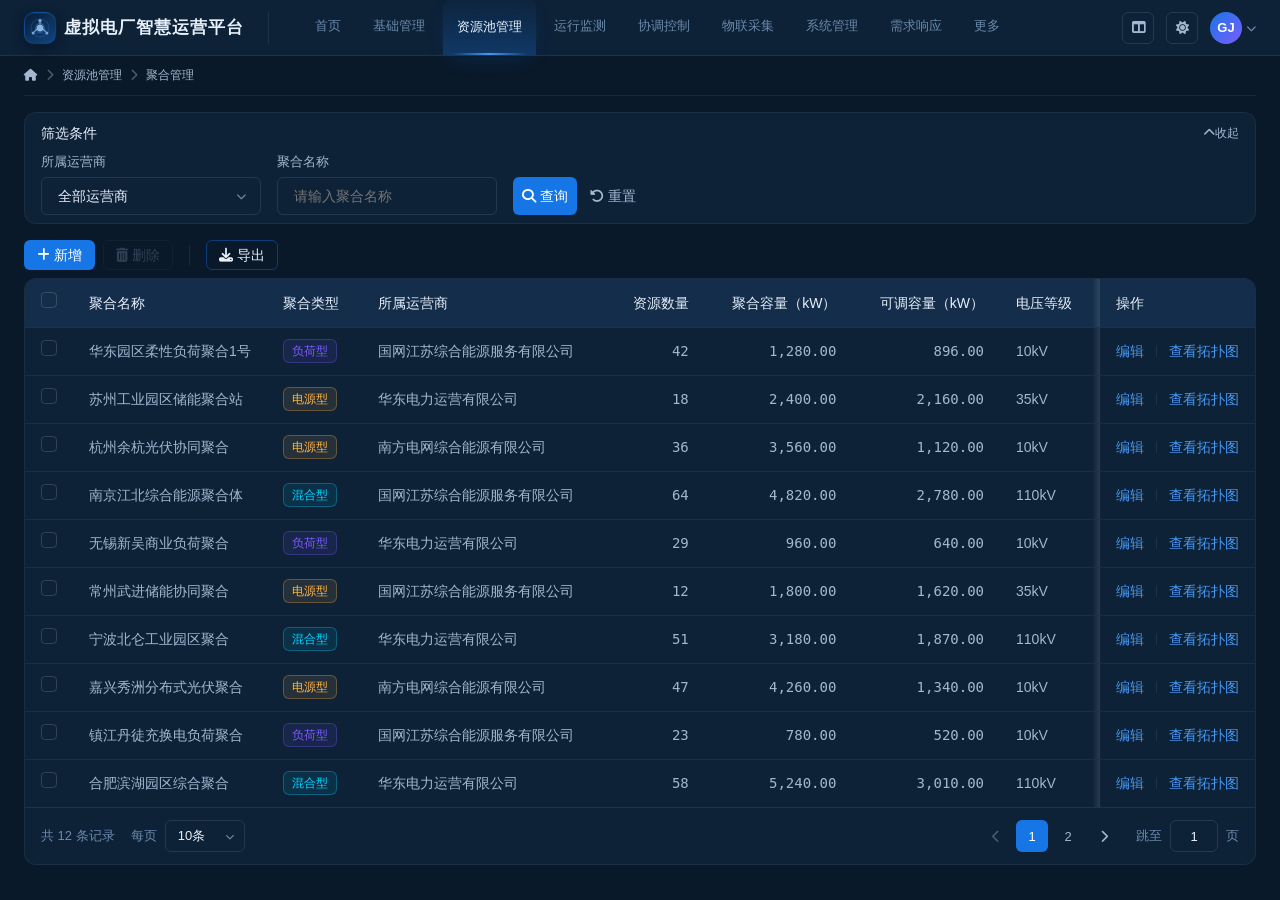
==== aggregation-management.html @ 66bf104e "Sync local UI updates" ====
<!DOCTYPE html>
<html lang="zh-CN" data-theme="dark" data-nav-layout="top">
<head>
<meta charset="UTF-8">
<meta name="viewport" content="width=device-width, initial-scale=1.0">
<title>聚合管理 - 虚拟电厂智慧运营平台</title>
<script>
try {
  document.documentElement.dataset.theme = localStorage.getItem('vpp-theme') || 'dark';
  document.documentElement.dataset.navLayout = localStorage.getItem('vpp-nav-layout') || 'top';
} catch (e) {}
</script>
<link rel="stylesheet" href="https://cdnjs.cloudflare.com/ajax/libs/font-awesome/6.5.1/css/all.min.css">
<link rel="stylesheet" href="shared-navigation.css?v=20260827-3">
<link rel="stylesheet" href="shared-list-components.css?v=20260821-6">
<link rel="stylesheet" href="shared-primary-menu-active.css">
<link rel="stylesheet" href="shared-theme.css">
<style>
* {
  margin: 0;
  padding: 0;
  box-sizing: border-box;
}

html,
body {
  height: 100%;
  min-width: 320px;
  margin: 0;
  overflow: hidden;
  background-color: var(--page-bg);
  color: var(--text-primary);
  font-family: var(--font-sans);
  font-size: 14px;
  -webkit-font-smoothing: antialiased;
  -moz-osx-font-smoothing: grayscale;
}

:root {
  --space-1: 4px;
  --space-2: 8px;
  --space-3: 12px;
  --space-4: 16px;
  --space-6: 24px;
  --space-8: 32px;
  --space-12: 48px;
  --space-16: 64px;
  --radius-sm: 6px;
  --radius-md: 8px;
  --radius-lg: 12px;
  --radius-xl: 16px;
  --radius-full: 9999px;
  --font-mono: "SF Mono", "Fira Code", "JetBrains Mono", Consolas, monospace;
  --content-px: 24px;
  --content-py: 24px;
  --fixed-bg-default: #0D2137;
  --fixed-bg-hover: #0E2845;
  --fixed-bg-selected: #0F2C4E;
  --fixed-bg-header: #132D4A;
  --violet-500: #7C5CFF;
  --z-content: 0;
  --z-fixed-cell: 1;
  --z-sticky: 1;
  --z-table-header: 2;
  --z-fixed-corner: 3;
  --z-dropdown: 1000;
  --z-modal: 1300;
  --z-modal-mask: 1299;
  --z-toast: 1400;
}

:root[data-theme="light"] {
  --fixed-bg-default: #FFFFFF;
  --fixed-bg-hover: #F3F8FF;
  --fixed-bg-selected: #EAF3FF;
  --fixed-bg-header: #E5EDF7;
}

.aggregation-page {
  position: fixed;
  top: var(--header-h);
  right: 0;
  bottom: 0;
  left: 0;
  min-width: 0;
  padding: 0 var(--content-px) var(--content-py);
  overflow-y: auto;
  transition: left 200ms ease;
}

:root[data-nav-layout="side"] .aggregation-page {
  left: var(--nav-sidebar-w, 220px);
}

.aggregation-page .filter-grid {
  display: contents;
}
.aggregation-page .filter-row {
  grid-template-columns: 1fr;
}
@media (min-width: 768px) {
  .aggregation-page .filter-row {
    grid-template-columns: repeat(2, 220px) auto;
    justify-content: start;
  }
}
.aggregation-page .select-control {
  position: relative;
  padding-right: 40px;
}
.aggregation-page .select-control > i {
  position: absolute;
  right: 14px;
}
.aggregation-page .filter-actions { gap: var(--space-1); }

.aggregation-page .action-bar {
  display: flex;
  align-items: center;
  gap: var(--space-2);
  min-height: 30px;
  margin-bottom: var(--space-2);
}
.aggregation-page .action-divider {
  width: 1px;
  height: 20px;
  margin: 0 var(--space-2);
  background: var(--border-divider);
}
.aggregation-page .table-container {
  overflow: hidden;
}
.aggregation-page .table-scroll {
  position: relative;
  overflow-x: auto;
}
.aggregation-page .avatar-option-icon { margin-right: 4px; font-size: 12px; opacity: .7; }
.aggregation-page .batch-count { margin-right: var(--space-1); color: var(--primary-300); font-size: 13px; font-weight: 500; white-space: nowrap; }
.aggregation-page .delete-message { margin: 0; color: var(--text-secondary); line-height: 22px; }
.aggregation-page .delete-warning { margin: 12px 0 0; color: var(--orange-500); font-size: 13px; line-height: 20px; }
.aggregation-page .empty-cell { height: 160px; color: var(--text-muted); text-align: center; }

.aggregation-table {
  width: 100%;
  min-width: 1380px !important;
  border-collapse: collapse;
  table-layout: auto;
}
.aggregation-table thead tr,
.aggregation-table tbody tr { height: 48px; }
.aggregation-table thead th {
  position: sticky;
  top: 0;
  z-index: var(--z-table-header, 2);
  height: 48px;
  padding: 0 16px;
  border-bottom: 1px solid var(--border-divider);
  background: var(--fixed-bg-header);
  color: var(--text-primary);
  font-family: var(--font-sans);
  font-size: 14px;
  font-weight: 500;
  line-height: 22px;
  text-align: left;
  vertical-align: middle;
  white-space: nowrap;
}
.aggregation-table thead th.num-header { text-align: right; }
.aggregation-table tbody td {
  height: 48px;
  padding: 0 16px;
  border-bottom: 1px solid var(--border-subtle);
  color: var(--text-secondary);
  font-family: var(--font-sans);
  font-size: 14px;
  font-weight: 400;
  line-height: 22px;
  vertical-align: middle;
  white-space: nowrap;
}
.aggregation-table tbody tr { transition: background 150ms ease; }
.aggregation-table tbody tr:hover { background: var(--hover-bg, var(--hover)); }
.aggregation-table tbody tr.selected,
.aggregation-table tbody tr.selected:hover { background: rgba(23,118,229,.10); }
.aggregation-table tbody tr:last-child td { border-bottom: 0; }
.aggregation-table .td-text-ellipsis { max-width: 240px; overflow: hidden; text-overflow: ellipsis; }
.aggregation-table th,
.aggregation-table td { position: relative; }
.aggregation-table th.col-fixed-checkbox,
.aggregation-table td.col-fixed-checkbox { width: 48px; min-width: 48px; text-align: center; }
.aggregation-table th.col-fixed-name,
.aggregation-table td.col-fixed-name { width: 180px; min-width: 180px; }
.aggregation-table th.col-fixed-ops,
.aggregation-table td.col-fixed-ops { width: 100px; min-width: 100px; }

.aggregation-table th.col-fixed-left,
.aggregation-table td.col-fixed-left { position: sticky; left: 0; overflow: visible; }
.aggregation-table th.col-fixed-left.col-fixed-name,
.aggregation-table td.col-fixed-left.col-fixed-name { left: 48px; }
.aggregation-table th.col-fixed-right,
.aggregation-table td.col-fixed-right { position: sticky; right: 0; overflow: visible; }
.aggregation-table thead th.col-fixed-left,
.aggregation-table thead th.col-fixed-right { z-index: var(--z-fixed-corner, 3); background: var(--fixed-bg-header); }
.aggregation-table tbody td.col-fixed-left,
.aggregation-table tbody td.col-fixed-right { z-index: var(--z-fixed-cell, 1); background: var(--fixed-bg-default); }
.aggregation-table tbody tr:hover td.col-fixed-left,
.aggregation-table tbody tr:hover td.col-fixed-right { background: var(--fixed-bg-hover); }
.aggregation-table tbody tr.selected td.col-fixed-left,
.aggregation-table tbody tr.selected td.col-fixed-right,
.aggregation-table tbody tr.selected:hover td.col-fixed-left,
.aggregation-table tbody tr.selected:hover td.col-fixed-right { background: var(--fixed-bg-selected); }

.aggregation-table .aggregation-name { color: inherit; font-weight: 400; }
.aggregation-table .num { text-align: right; font-family: var(--font-mono); }
.aggregation-table .date { color: var(--text-secondary); }

.aggregation-type {
  display: inline-flex;
  align-items: center;
  height: 24px;
  padding: 0 8px;
  border: 1px solid rgba(72,151,243,.28);
  border-radius: var(--radius-sm);
  color: var(--primary-300);
  background: rgba(72,151,243,.09);
  font-size: 12px;
  font-weight: 500;
  white-space: nowrap;
}
.aggregation-type.load { color: var(--violet-500); border-color: rgba(124,92,255,.30); background: rgba(124,92,255,.10); }
.aggregation-type.power { color: var(--orange-500); border-color: rgba(255,181,71,.30); background: rgba(255,181,71,.10); }
.aggregation-type.mixed { color: var(--cyan-500); border-color: rgba(0,212,255,.30); background: rgba(0,212,255,.09); }

.checkbox {
  width: 16px;
  height: 16px;
  display: inline-flex;
  align-items: center;
  justify-content: center;
  border: 1.5px solid var(--border-hover);
  border-radius: 4px;
  background: transparent;
  cursor: pointer;
  transition: all 150ms ease;
}
.checkbox:hover { border-color: var(--primary-400); }
.checkbox.checked,
.checkbox.indeterminate { border-color: var(--primary-500); background: var(--primary-500); }
.checkbox.checked::after {
  content: "";
  width: 5px;
  height: 9px;
  border: solid #FFF;
  border-width: 0 2px 2px 0;
  transform: rotate(45deg);
  margin-bottom: 2px;
}
.checkbox.indeterminate::after { content: ""; width: 8px; height: 2px; border-radius: 1px; background: #FFF; }

.action-links { display: flex; align-items: center; flex-wrap: nowrap; white-space: nowrap; }
.action-link {
  padding: 0;
  border: 0;
  background: transparent;
  color: var(--primary-400);
  font: 400 14px/22px var(--font-sans);
  cursor: pointer;
}
.action-link:hover { color: var(--primary-300); }
.action-separator { width: 1px; height: 12px; margin: 0 var(--space-3); background: var(--border-divider); }

.aggregation-toast {
  position: fixed;
  top: 72px;
  left: 50%;
  z-index: var(--z-toast, 1400);
  padding: 10px 16px;
  border: 1px solid var(--border-secondary);
  border-radius: var(--radius-md);
  background: var(--surface-overlay);
  box-shadow: var(--overlay-shadow);
  color: var(--text-primary);
  font-size: 14px;
  transform: translate(-50%, -8px);
  opacity: 0;
  visibility: hidden;
  transition: opacity 160ms ease, transform 160ms ease, visibility 160ms ease;
}
.aggregation-toast.show { opacity: 1; visibility: visible; transform: translate(-50%, 0); }

.modal-mask {
  position: fixed;
  inset: 0;
  z-index: var(--z-modal-mask, 1299);
  display: none;
  align-items: center;
  justify-content: center;
  padding: 24px;
  background: rgba(0,0,0,.60);
}
.modal-mask.open { display: flex; }
.aggregation-modal {
  width: min(100%, 640px);
  max-height: 90vh;
  display: flex;
  flex-direction: column;
  border: 1px solid rgba(22,104,220,.15);
  border-radius: var(--radius-xl);
  background: var(--card-bg);
  box-shadow: 0 24px 64px rgba(0,0,0,.50);
}
.aggregation-modal.small { width: min(100%, 480px); }
.aggregation-modal-header {
  display: flex;
  align-items: center;
  justify-content: space-between;
  min-height: 58px;
  padding: 16px 24px;
  border-bottom: 1px solid var(--border-divider);
  flex-shrink: 0;
}
.aggregation-modal-title { color: var(--text-primary); font-size: 18px; font-weight: 600; line-height: 26px; }
.modal-close {
  width: 32px;
  height: 32px;
  display: inline-grid;
  place-items: center;
  border: 0;
  border-radius: var(--radius-sm);
  background: transparent;
  color: var(--text-muted);
  cursor: pointer;
}
.modal-close:hover { color: var(--text-primary); background: var(--hover-bg); }
.modal-close:focus-visible,
.action-link:focus-visible,
.checkbox:focus-visible { outline: 2px solid var(--primary-400); outline-offset: 2px; }
.aggregation-modal-body {
  max-height: 480px;
  overflow-y: auto;
  flex-shrink: 0;
  padding: 24px;
}
.aggregation-modal.small .aggregation-modal-body { max-height: 320px; }
.aggregation-form-grid { display: grid; grid-template-columns: repeat(2, minmax(0, 1fr)); gap: 16px; }
.aggregation-form-field { min-width: 0; }
.aggregation-form-field.full { grid-column: 1 / -1; }
.aggregation-form-label { display: block; margin-bottom: 6px; color: var(--text-secondary); font-size: 14px; line-height: 22px; }
.aggregation-form-label.required::before { content: "*"; margin-right: 4px; color: var(--red-500); }
.aggregation-input,
.modal-select-trigger {
  width: 100%;
  height: 38px;
  padding: 0 var(--space-4);
  border: 1px solid var(--border-default);
  border-radius: var(--radius-sm);
  outline: 0;
  background: transparent;
  color: var(--text-primary);
  font: 400 14px/22px var(--font-sans);
}
.aggregation-input:focus,
.modal-select-trigger:focus { border-color: var(--border-active); box-shadow: 0 0 0 3px rgba(23,118,229,.10); }
.aggregation-input::placeholder { color: var(--text-muted); }
.modal-select { position: relative; }
.modal-select-trigger { position: relative; display: flex; align-items: center; justify-content: space-between; gap: var(--space-2); padding-right: 40px; cursor: pointer; }
.modal-select-trigger > span { min-width: 0; overflow: hidden; text-overflow: ellipsis; white-space: nowrap; }
.modal-select-trigger > i { position: absolute; right: 14px; color: var(--text-muted); font-size: 10px; pointer-events: none; }
.modal-select-trigger.placeholder { color: var(--text-muted); }
.modal-select-panel {
  position: absolute;
  top: calc(100% + 4px);
  right: 0;
  left: 0;
  z-index: 3;
  display: none;
  padding: 4px;
  border: 1px solid var(--border-default);
  border-radius: var(--radius-md);
  background: var(--surface-overlay);
  box-shadow: var(--overlay-shadow);
}
.modal-select.open .modal-select-panel { display: block; }
.modal-select-option { display: flex; align-items: center; min-height: 34px; padding: 0 12px; border-radius: var(--radius-sm); color: var(--text-secondary); cursor: pointer; }
.modal-select-option:hover,
.modal-select-option.active { color: var(--primary-400); background: var(--hover-bg); }
.form-hint { min-height: 18px; margin-top: 6px; color: var(--red-500); font-size: 12px; line-height: 18px; }
.aggregation-modal-footer { display: flex; align-items: center; justify-content: flex-end; gap: var(--space-3); padding: 16px 24px; border-top: 1px solid var(--border-divider); flex-shrink: 0; }
.topology-summary { margin-bottom: 16px; color: var(--text-secondary); font-size: 14px; line-height: 22px; }
.topology-canvas { width: 100%; height: 280px; border: 1px solid var(--border-subtle); border-radius: var(--radius-md); background: linear-gradient(145deg, rgba(23,118,229,.08), rgba(0,212,255,.02)); }
.topology-canvas svg { width: 100%; height: 100%; }
.topology-line { stroke: var(--primary-400); stroke-width: 1.5; stroke-dasharray: 5 5; opacity: .72; }
.topology-node { fill: var(--card-bg); stroke: var(--primary-300); stroke-width: 1.5; }
.topology-node.core { fill: rgba(23,118,229,.34); stroke: var(--cyan-500); }
.topology-label { fill: var(--text-primary); font: 12px var(--font-sans); text-anchor: middle; }

@media (max-width: 767px) {
  .aggregation-page { padding-right: 12px; padding-left: 12px; }
  .aggregation-page .filter-actions { justify-content: flex-start; }
  .aggregation-form-grid { grid-template-columns: 1fr; }
  .aggregation-form-field.full { grid-column: auto; }
  .aggregation-modal-body { padding: 16px; }
  .aggregation-modal-header { padding: 12px 16px; }
  .aggregation-modal-footer { padding: 12px 16px; }
  .aggregation-page .pagination { align-items: flex-start; flex-direction: column; }
  .aggregation-page .pagination-right { width: 100%; justify-content: space-between; }
}
</style>
</head>
<body>
<header class="header">
  <div class="header-left">
    <div class="header-logo">
      <div class="header-logo-icon">
        <svg viewBox="0 0 32 32" fill="none" xmlns="http://www.w3.org/2000/svg" aria-hidden="true">
          <circle cx="16" cy="16" r="14.5" fill="none" stroke="rgba(72,151,243,0.28)" stroke-width="1.2"/>
          <line x1="16" y1="4" x2="5" y2="24" stroke="rgba(72,151,243,0.28)" stroke-width="1"/>
          <line x1="5" y1="24" x2="27" y2="24" stroke="rgba(72,151,243,0.28)" stroke-width="1"/>
          <line x1="27" y1="24" x2="16" y2="4" stroke="rgba(72,151,243,0.28)" stroke-width="1"/>
          <circle cx="16" cy="4" r="2.6" fill="rgba(127,179,239,0.92)"/>
          <circle cx="5" cy="24" r="2.4" fill="rgba(127,179,239,0.88)"/>
          <circle cx="27" cy="24" r="2.4" fill="rgba(127,179,239,0.88)"/>
          <line x1="16" y1="6.6" x2="16" y2="10" stroke="rgba(127,179,239,0.82)" stroke-width="1.8" stroke-linecap="round"/>
          <line x1="7.4" y1="21.6" x2="11" y2="18" stroke="rgba(127,179,239,0.82)" stroke-width="1.8" stroke-linecap="round"/>
          <line x1="24.6" y1="21.6" x2="21" y2="18" stroke="rgba(127,179,239,0.82)" stroke-width="1.8" stroke-linecap="round"/>
          <circle cx="16" cy="16" r="7" fill="none" stroke="rgba(127,179,239,0.26)" stroke-width="1.8"/>
          <circle cx="16" cy="16" r="5" fill="#7FB3EF" stroke="#FFFFFF" stroke-width="1" stroke-opacity="0.5"/>
        </svg>
      </div>
      <span class="header-logo-title">虚拟电厂智慧运营平台</span>
    </div>
    <nav class="header-nav">
      <div class="header-nav-item" role="link" tabindex="0" onclick="location.href='index.html'">首页</div>
      <div class="header-nav-item">基础管理</div>
      <div class="header-nav-item active header-nav-dropdown" tabindex="0" aria-expanded="true">资源池管理
        <div class="header-submenu">
          <div class="header-submenu-item" role="link" tabindex="0" onclick="event.stopPropagation();location.href='resource-list.html'">资源管理</div>
          <div class="header-submenu-item active" role="link" tabindex="0" onclick="event.stopPropagation();location.href='aggregation-management.html'">聚合管理</div>
          <div class="header-submenu-item" role="link" tabindex="0" onclick="event.stopPropagation();location.href='resource-analysis.html'">资源分析</div>
        </div>
      </div>
      <div class="header-nav-item header-nav-dropdown" tabindex="0">运行监测
        <div class="header-submenu"><div class="header-submenu-item">历史数据查询</div><div class="header-submenu-item" onclick="location.href='control-command.html'">控制指令下发</div></div>
      </div>
      <div class="header-nav-item header-nav-dropdown" tabindex="0">协调控制
        <div class="header-submenu"><div class="header-submenu-item">负荷预测</div><div class="header-submenu-item">方案管理</div><div class="header-submenu-item" onclick="location.href='optimization-decomposition.html'">优化分解</div><div class="header-submenu-item">分解下发审核</div><div class="header-submenu-item">响应方案管理监视</div></div>
      </div>
      <div class="header-nav-item">物联采集</div>
      <div class="header-nav-item header-nav-dropdown" tabindex="0">系统管理
        <div class="header-submenu"><div class="header-submenu-item" onclick="location.href='user-management.html'">用户管理</div><div class="header-submenu-item">角色管理</div><div class="header-submenu-item">权限管理</div></div>
      </div>
      <div class="header-nav-item">需求响应</div>
      <div class="header-nav-item" onclick="location.href='filter-layout-examples.html'">更多</div>
    </nav>
  </div>
  <div class="header-right">
    <button class="nav-layout-toggle" id="navLayoutToggle" type="button" onclick="toggleNavLayout()" aria-label="切换菜单布局" title="切换菜单布局"><i class="fa-solid fa-table-columns"></i></button>
    <button class="theme-toggle" id="themeToggle" type="button" onclick="toggleTheme()" aria-label="切换主题" title="切换主题"><i class="fa-solid fa-sun"></i></button>
    <div class="header-avatar-wrapper" id="avatarBtn" onclick="toggleAvatar(event)">
      <div class="header-avatar">GJ</div><i class="fa-solid fa-chevron-down header-avatar-arrow"></i>
      <div class="dropdown-panel dropdown-panel--avatar" id="avatarPanel">
        <div class="dropdown-option" onclick="event.stopPropagation();showToast('个人中心功能待接入','info')"><i class="fa-solid fa-user avatar-option-icon"></i>个人中心</div>
        <div class="dropdown-divider"></div>
        <div class="dropdown-option" onclick="event.stopPropagation();location.href='index.html'"><i class="fa-solid fa-right-from-bracket avatar-option-icon"></i>退出登录</div>
      </div>
    </div>
  </div>
</header>

<main class="content aggregation-page">
  <div class="breadcrumb">
    <div class="breadcrumb-list">
      <span class="breadcrumb-item"><i class="fa-solid fa-house" style="font-size:12px;"></i></span>
      <span class="breadcrumb-separator"><i class="fa-solid fa-chevron-right"></i></span>
      <span class="breadcrumb-item">资源池管理</span>
      <span class="breadcrumb-separator"><i class="fa-solid fa-chevron-right"></i></span>
      <span class="breadcrumb-item current">聚合管理</span>
    </div>
  </div>

  <section class="filter-section" id="filterSection">
    <div class="filter-header">
      <span class="filter-title">筛选条件</span>
      <button class="filter-toggle" id="filterToggle" type="button" aria-expanded="true" onclick="toggleFilter()"><i class="fa-solid fa-chevron-up"></i><span>收起</span></button>
    </div>
    <div class="filter-row" id="filterRow">
      <div class="filter-grid" id="filterGrid">
        <div class="filter-item">
          <label class="filter-label" id="operatorLabel">所属运营商</label>
          <div class="select-wrap" id="operatorSelect">
            <div class="select-control filter-input" id="operatorTrigger" role="combobox" tabindex="0" aria-labelledby="operatorLabel" aria-expanded="false" aria-controls="operatorPanel" onclick="toggleOperator(event)" onkeydown="operatorKeydown(event)">
              <span id="operatorValue">全部运营商</span><i class="fa-solid fa-chevron-down"></i>
            </div>
            <div class="select-panel" id="operatorPanel" role="listbox"></div>
          </div>
        </div>
        <div class="filter-item">
          <label class="filter-label" for="aggregationSearch">聚合名称</label>
          <div class="filter-search"><input id="aggregationSearch" type="text" placeholder="请输入聚合名称" autocomplete="off"></div>
        </div>
      </div>
      <div class="filter-actions">
        <button class="btn btn-primary btn-md" type="button" onclick="applyFilters()"><i class="fa-solid fa-magnifying-glass"></i>查询</button>
        <button class="btn btn-ghost btn-md" type="button" onclick="resetFilters()"><i class="fa-solid fa-rotate-left"></i>重置</button>
      </div>
    </div>
  </section>

  <div class="action-bar">
    <span class="batch-count" id="batchCount" hidden>已选择 0 项</span>
    <button class="btn btn-primary btn-sm" type="button" onclick="openAggregationModal()"><i class="fa-solid fa-plus"></i>新增</button>
    <button class="btn btn-danger-outline btn-sm" id="deleteButton" type="button" onclick="openDeleteModal()" disabled><i class="fa-solid fa-trash-can"></i>删除</button>
    <span class="action-divider" aria-hidden="true"></span>
    <button class="btn btn-secondary btn-sm" type="button" onclick="exportAggregations()"><i class="fa-solid fa-download"></i>导出</button>
  </div>
  <div class="table-container">
    <div class="table-scroll" id="tableWrap">
      <table class="aggregation-table">
        <thead>
          <tr>
            <th class="col-fixed-left col-fixed-checkbox"><div class="checkbox" id="headerCheckbox" role="checkbox" tabindex="0" aria-label="全选" onclick="toggleSelectAll()" onkeydown="checkboxKeydown(event,toggleSelectAll)"></div></th>
            <th class="col-fixed-left col-fixed-name col-last-left-fixed">聚合名称</th>
            <th>聚合类型</th><th>所属运营商</th><th class="num-header">资源数量</th><th class="num-header">聚合容量（kW）</th><th class="num-header">可调容量（kW）</th><th>电压等级</th><th>更新时间</th>
            <th class="col-fixed-right col-fixed-ops col-first-right-fixed">操作</th>
          </tr>
        </thead>
        <tbody id="aggregationTableBody"></tbody>
      </table>
    </div>
    <div class="pagination">
      <div class="pagination-left">
        <span class="pagination-total" id="totalRecords">共 0 条记录</span>
        <div class="page-size-select" id="pageSizeSelect"><span>每页</span><div class="page-size-trigger" tabindex="0" onclick="togglePageSize(event)"><span id="pageSizeValue">10条</span><i class="fa-solid fa-chevron-down"></i></div><div class="page-size-panel" id="pageSizePanel"><div class="page-size-option active" onclick="changePageSize(10)">10条</div><div class="page-size-option" onclick="changePageSize(20)">20条</div></div></div>
      </div>
      <div class="pagination-right"><div class="page-numbers" id="pageNumbers"></div><div class="page-jump"><span>跳至</span><input id="jumpInput" type="text" value="1" aria-label="跳转页码" onkeydown="handleJump(event)"><span>页</span></div></div>
    </div>
  </div>
</main>

<div class="aggregation-toast" id="toast" role="status" aria-live="polite"></div>

<div class="modal-mask" id="aggregationModalMask" role="presentation">
  <section class="aggregation-modal" role="dialog" aria-modal="true" aria-labelledby="aggregationModalTitle">
    <div class="aggregation-modal-header"><h2 class="aggregation-modal-title" id="aggregationModalTitle">新增聚合</h2><button class="modal-close" type="button" aria-label="关闭" onclick="closeAggregationModal()"><i class="fa-solid fa-xmark"></i></button></div>
    <div class="aggregation-modal-body">
      <div class="aggregation-form-grid">
        <div class="aggregation-form-field full"><label class="aggregation-form-label required" for="formAggregationName">聚合名称</label><input class="aggregation-input" id="formAggregationName" type="text" placeholder="请输入聚合名称"><div class="form-hint" id="nameHint"></div></div>
        <div class="aggregation-form-field"><label class="aggregation-form-label required" id="formTypeLabel">聚合类型</label><div class="modal-select" id="formTypeSelect"><div class="modal-select-trigger placeholder" tabindex="0" aria-labelledby="formTypeLabel" aria-expanded="false" onclick="toggleModalSelect(event,'formTypeSelect')"><span id="formTypeValue">请选择聚合类型</span><i class="fa-solid fa-chevron-down"></i></div><div class="modal-select-panel"><div class="modal-select-option" onclick="chooseModalOption(event,'formTypeSelect','formTypeValue','混合型')">混合型</div><div class="modal-select-option" onclick="chooseModalOption(event,'formTypeSelect','formTypeValue','负荷型')">负荷型</div><div class="modal-select-option" onclick="chooseModalOption(event,'formTypeSelect','formTypeValue','电源型')">电源型</div></div></div><div class="form-hint" id="typeHint"></div></div>
        <div class="aggregation-form-field"><label class="aggregation-form-label required" id="formOperatorLabel">所属运营商</label><div class="modal-select" id="formOperatorSelect"><div class="modal-select-trigger placeholder" tabindex="0" aria-labelledby="formOperatorLabel" aria-expanded="false" onclick="toggleModalSelect(event,'formOperatorSelect')"><span id="formOperatorValue">请选择所属运营商</span><i class="fa-solid fa-chevron-down"></i></div><div class="modal-select-panel"><div class="modal-select-option" onclick="chooseModalOption(event,'formOperatorSelect','formOperatorValue','国网江苏综合能源服务有限公司')">国网江苏综合能源服务有限公司</div><div class="modal-select-option" onclick="chooseModalOption(event,'formOperatorSelect','formOperatorValue','华东电力运营有限公司')">华东电力运营有限公司</div><div class="modal-select-option" onclick="chooseModalOption(event,'formOperatorSelect','formOperatorValue','南方电网综合能源有限公司')">南方电网综合能源有限公司</div></div></div><div class="form-hint" id="operatorHint"></div></div>
        <div class="aggregation-form-field"><label class="aggregation-form-label">资源数量</label><input class="aggregation-input" id="formResourceCount" type="number" min="0" placeholder="请输入资源数量"></div>
        <div class="aggregation-form-field"><label class="aggregation-form-label">聚合容量（kW）</label><input class="aggregation-input" id="formCapacity" type="number" min="0" step="0.01" placeholder="请输入聚合容量"></div>
        <div class="aggregation-form-field"><label class="aggregation-form-label">可调容量（kW）</label><input class="aggregation-input" id="formAdjustable" type="number" min="0" step="0.01" placeholder="请输入可调容量"></div>
        <div class="aggregation-form-field"><label class="aggregation-form-label">电压等级</label><input class="aggregation-input" id="formVoltage" type="text" placeholder="如 10kV"></div>
      </div>
    </div>
    <div class="aggregation-modal-footer"><button class="btn btn-ghost btn-md" type="button" onclick="closeAggregationModal()">取消</button><button class="btn btn-primary btn-md" type="button" onclick="saveAggregation()">保存</button></div>
  </section>
</div>

<div class="modal-mask" id="deleteModalMask" role="presentation">
  <section class="aggregation-modal small" role="dialog" aria-modal="true" aria-labelledby="deleteModalTitle">
    <div class="aggregation-modal-header"><h2 class="aggregation-modal-title" id="deleteModalTitle">删除聚合</h2><button class="modal-close" type="button" aria-label="关闭" onclick="closeDeleteModal()"><i class="fa-solid fa-xmark"></i></button></div>
    <div class="aggregation-modal-body"><p class="delete-message" id="deleteMessage"></p><p class="delete-warning"><i class="fa-solid fa-triangle-exclamation"></i> 删除后将无法恢复，请确认操作。</p></div>
    <div class="aggregation-modal-footer"><button class="btn btn-ghost btn-md" type="button" onclick="closeDeleteModal()">取消</button><button class="btn btn-danger-outline btn-md" type="button" onclick="confirmDelete()">确认删除</button></div>
  </section>
</div>

<div class="modal-mask" id="topologyModalMask" role="presentation">
  <section class="aggregation-modal" role="dialog" aria-modal="true" aria-labelledby="topologyModalTitle">
    <div class="aggregation-modal-header"><h2 class="aggregation-modal-title" id="topologyModalTitle">查看拓扑图</h2><button class="modal-close" type="button" aria-label="关闭" onclick="closeTopologyModal()"><i class="fa-solid fa-xmark"></i></button></div>
    <div class="aggregation-modal-body"><p class="topology-summary" id="topologySummary"></p><div class="topology-canvas"><svg viewBox="0 0 600 280" role="img" aria-label="聚合拓扑图"><line class="topology-line" x1="300" y1="76" x2="150" y2="180"></line><line class="topology-line" x1="300" y1="76" x2="300" y2="190"></line><line class="topology-line" x1="300" y1="76" x2="450" y2="180"></line><circle class="topology-node core" cx="300" cy="60" r="34"></circle><text class="topology-label" x="300" y="64">聚合</text><circle class="topology-node" cx="150" cy="190" r="28"></circle><text class="topology-label" x="150" y="194">负荷</text><circle class="topology-node" cx="300" cy="200" r="28"></circle><text class="topology-label" x="300" y="204">储能</text><circle class="topology-node" cx="450" cy="190" r="28"></circle><text class="topology-label" x="450" y="194">光伏</text></svg></div></div>
    <div class="aggregation-modal-footer"><button class="btn btn-primary btn-md" type="button" onclick="closeTopologyModal()">关闭</button></div>
  </section>
</div>

<script src="shared-table-interactions.js"></script>
<script>
const operators = ['全部运营商', '国网江苏综合能源服务有限公司', '华东电力运营有限公司', '南方电网综合能源有限公司'];
const aggregations = [
  { id: 1, name: '华东园区柔性负荷聚合1号', type: '负荷型', operator: '国网江苏综合能源服务有限公司', resources: 42, capacity: 1280, adjustable: 896, voltage: '10kV', updated: '2026-09-18 14:32' },
  { id: 2, name: '苏州工业园区储能聚合站', type: '电源型', operator: '华东电力运营有限公司', resources: 18, capacity: 2400, adjustable: 2160, voltage: '35kV', updated: '2026-09-17 10:16' },
  { id: 3, name: '杭州余杭光伏协同聚合', type: '电源型', operator: '南方电网综合能源有限公司', resources: 36, capacity: 3560, adjustable: 1120, voltage: '10kV', updated: '2026-09-16 16:48' },
  { id: 4, name: '南京江北综合能源聚合体', type: '混合型', operator: '国网江苏综合能源服务有限公司', resources: 64, capacity: 4820, adjustable: 2780, voltage: '110kV', updated: '2026-09-15 09:25' },
  { id: 5, name: '无锡新吴商业负荷聚合', type: '负荷型', operator: '华东电力运营有限公司', resources: 29, capacity: 960, adjustable: 640, voltage: '10kV', updated: '2026-09-14 14:05' },
  { id: 6, name: '常州武进储能协同聚合', type: '电源型', operator: '国网江苏综合能源服务有限公司', resources: 12, capacity: 1800, adjustable: 1620, voltage: '35kV', updated: '2026-09-13 11:37' },
  { id: 7, name: '宁波北仑工业园区聚合', type: '混合型', operator: '华东电力运营有限公司', resources: 51, capacity: 3180, adjustable: 1870, voltage: '110kV', updated: '2026-09-12 17:20' },
  { id: 8, name: '嘉兴秀洲分布式光伏聚合', type: '电源型', operator: '南方电网综合能源有限公司', resources: 47, capacity: 4260, adjustable: 1340, voltage: '10kV', updated: '2026-09-11 08:55' },
  { id: 9, name: '镇江丹徒充换电负荷聚合', type: '负荷型', operator: '国网江苏综合能源服务有限公司', resources: 23, capacity: 780, adjustable: 520, voltage: '10kV', updated: '2026-09-10 15:12' },
  { id: 10, name: '合肥滨湖园区综合聚合', type: '混合型', operator: '华东电力运营有限公司', resources: 58, capacity: 5240, adjustable: 3010, voltage: '110kV', updated: '2026-09-09 13:41' },
  { id: 11, name: '扬州广陵储能聚合单元', type: '电源型', operator: '国网江苏综合能源服务有限公司', resources: 16, capacity: 2200, adjustable: 1980, voltage: '35kV', updated: '2026-09-08 10:28' },
  { id: 12, name: '南通海门新能源聚合', type: '电源型', operator: '南方电网综合能源有限公司', resources: 31, capacity: 2940, adjustable: 980, voltage: '10kV', updated: '2026-09-07 16:03' }
];
let operatorFilter = '全部运营商';
let appliedSearch = '';
let currentPage = 1;
let pageSize = 10;
let selectedIds = new Set();
let editingId = null;
let toastTimer;

function escapeHtml(value) { return String(value).replace(/[&<>"']/g, char => ({ '&': '&amp;', '<': '&lt;', '>': '&gt;', '"': '&quot;', "'": '&#39;' }[char])); }
function typeClass(type) { return type === '负荷型' ? 'load' : type === '电源型' ? 'power' : type === '混合型' ? 'mixed' : ''; }
function filteredRows() { return aggregations.filter(row => (!operatorFilter || operatorFilter === '全部运营商' || row.operator === operatorFilter) && (!appliedSearch || row.name.includes(appliedSearch))); }

function renderTable() {
  const rows = filteredRows();
  const pages = Math.max(1, Math.ceil(rows.length / pageSize));
  currentPage = Math.min(currentPage, pages);
  const visible = rows.slice((currentPage - 1) * pageSize, currentPage * pageSize);
  document.getElementById('aggregationTableBody').innerHTML = visible.length ? visible.map(row => `<tr class="${selectedIds.has(row.id) ? 'selected' : ''}">
    <td class="col-fixed-left col-fixed-checkbox"><div class="checkbox ${selectedIds.has(row.id) ? 'checked' : ''}" role="checkbox" tabindex="0" aria-checked="${selectedIds.has(row.id)}" aria-label="选择 ${escapeHtml(row.name)}" onclick="toggleRow(${row.id})" onkeydown="checkboxKeydown(event,() => toggleRow(${row.id}))"></div></td>
    <td class="col-fixed-left col-fixed-name col-last-left-fixed" title="${escapeHtml(row.name)}"><span class="aggregation-name">${escapeHtml(row.name)}</span></td>
    <td><span class="aggregation-type ${typeClass(row.type)}">${escapeHtml(row.type)}</span></td>
    <td title="${escapeHtml(row.operator)}">${escapeHtml(row.operator)}</td>
    <td class="num">${row.resources}</td><td class="num">${row.capacity.toLocaleString('zh-CN', { minimumFractionDigits: 2 })}</td><td class="num">${row.adjustable.toLocaleString('zh-CN', { minimumFractionDigits: 2 })}</td>
    <td>${escapeHtml(row.voltage)}</td><td class="date">${escapeHtml(row.updated)}</td>
    <td class="col-fixed-right col-fixed-ops col-first-right-fixed"><div class="action-links"><button class="action-link" type="button" onclick="openEditModal(${row.id})">编辑</button><span class="action-separator"></span><button class="action-link" type="button" onclick="openTopologyModal(${row.id})">查看拓扑图</button></div></td>
  </tr>`).join('') : '<tr><td class="empty-cell" colspan="10">暂无匹配的聚合数据</td></tr>';
  document.getElementById('totalRecords').textContent = `共 ${rows.length} 条记录`;
  document.getElementById('jumpInput').value = currentPage;
  renderPages(pages);
  updateSelectionState(visible);
}

function renderPages(totalPages) {
  const items = [];
  items.push(`<button class="page-btn ${currentPage === 1 ? 'disabled' : ''}" type="button" ${currentPage === 1 ? 'disabled' : ''} onclick="goToPage(${currentPage - 1})" aria-label="上一页"><i class="fa-solid fa-chevron-left"></i></button>`);
  for (let page = 1; page <= totalPages; page += 1) {
    if (totalPages > 7 && page > 3 && page < totalPages - 1 && Math.abs(page - currentPage) > 1) {
      if (items[items.length - 1] !== '<span class="page-ellipsis">...</span>') items.push('<span class="page-ellipsis">...</span>');
      continue;
    }
    items.push(`<button class="page-btn ${page === currentPage ? 'active' : ''}" type="button" onclick="goToPage(${page})" aria-current="${page === currentPage ? 'page' : 'false'}">${page}</button>`);
  }
  items.push(`<button class="page-btn ${currentPage === totalPages ? 'disabled' : ''}" type="button" ${currentPage === totalPages ? 'disabled' : ''} onclick="goToPage(${currentPage + 1})" aria-label="下一页"><i class="fa-solid fa-chevron-right"></i></button>`);
  document.getElementById('pageNumbers').innerHTML = items.join('');
}

function updateSelectionState(visibleRows) {
  const visibleIds = visibleRows.map(row => row.id);
  const selectedVisible = visibleIds.filter(id => selectedIds.has(id)).length;
  const header = document.getElementById('headerCheckbox');
  header.classList.toggle('checked', visibleIds.length > 0 && selectedVisible === visibleIds.length);
  header.classList.toggle('indeterminate', selectedVisible > 0 && selectedVisible < visibleIds.length);
  header.setAttribute('aria-checked', selectedVisible === 0 ? 'false' : selectedVisible === visibleIds.length ? 'true' : 'mixed');
  const count = document.getElementById('batchCount');
  count.textContent = `已选择 ${selectedIds.size} 项`;
  count.hidden = selectedIds.size === 0;
  document.getElementById('deleteButton').disabled = selectedIds.size === 0;
}

function toggleRow(id) { selectedIds.has(id) ? selectedIds.delete(id) : selectedIds.add(id); renderTable(); }
function toggleSelectAll() {
  const visibleRows = filteredRows().slice((currentPage - 1) * pageSize, currentPage * pageSize);
  const allSelected = visibleRows.length > 0 && visibleRows.every(row => selectedIds.has(row.id));
  visibleRows.forEach(row => allSelected ? selectedIds.delete(row.id) : selectedIds.add(row.id));
  renderTable();
}
function checkboxKeydown(event, action) { if (event.key === 'Enter' || event.key === ' ') { event.preventDefault(); action(); } }

function renderOperatorOptions() {
  document.getElementById('operatorPanel').innerHTML = operators.map(operator => `<div class="select-option ${operator === operatorFilter ? 'active' : ''}" role="option" aria-selected="${operator === operatorFilter}" onclick="chooseOperator(event,'${escapeHtml(operator)}')">${escapeHtml(operator)}</div>`).join('');
}
function toggleOperator(event) { event.stopPropagation(); closeFloatingPanels('operatorSelect'); document.getElementById('operatorSelect').classList.toggle('open'); document.getElementById('operatorTrigger').setAttribute('aria-expanded', String(document.getElementById('operatorSelect').classList.contains('open'))); }
function chooseOperator(event, operator) { event.stopPropagation(); operatorFilter = operator; document.getElementById('operatorValue').textContent = operator; document.getElementById('operatorSelect').classList.remove('open'); document.getElementById('operatorTrigger').setAttribute('aria-expanded', 'false'); renderOperatorOptions(); }
function operatorKeydown(event) { if (event.key === 'Enter' || event.key === ' ') { event.preventDefault(); toggleOperator(event); } }
function applyFilters() { appliedSearch = document.getElementById('aggregationSearch').value.trim(); currentPage = 1; renderTable(); }
function resetFilters() { operatorFilter = '全部运营商'; appliedSearch = ''; document.getElementById('operatorValue').textContent = operatorFilter; document.getElementById('aggregationSearch').value = ''; currentPage = 1; renderOperatorOptions(); renderTable(); }
function toggleFilter() { const section = document.getElementById('filterSection'); const collapsed = section.classList.toggle('is-collapsed'); const button = document.getElementById('filterToggle'); button.setAttribute('aria-expanded', String(!collapsed)); button.querySelector('span').textContent = collapsed ? '展开' : '收起'; button.querySelector('i').className = `fa-solid fa-chevron-${collapsed ? 'down' : 'up'}`; }

function togglePageSize(event) { event.stopPropagation(); document.getElementById('pageSizeSelect').classList.toggle('open'); }
function changePageSize(size) { pageSize = size; currentPage = 1; document.getElementById('pageSizeValue').textContent = `${size}条`; document.querySelectorAll('.page-size-option').forEach(option => option.classList.toggle('active', option.textContent === `${size}条`)); document.getElementById('pageSizeSelect').classList.remove('open'); renderTable(); }
function goToPage(page) { const totalPages = Math.max(1, Math.ceil(filteredRows().length / pageSize)); if (page < 1 || page > totalPages) return; currentPage = page; renderTable(); }
function handleJump(event) { if (event.key !== 'Enter') return; const target = Number(event.target.value); if (Number.isInteger(target)) goToPage(target); else event.target.value = currentPage; }

function toggleModalSelect(event, id) { event.stopPropagation(); closeFloatingPanels(id); document.getElementById(id).classList.toggle('open'); }
function chooseModalOption(event, id, valueId, value) { event.stopPropagation(); const select = document.getElementById(id); const trigger = select.querySelector('.modal-select-trigger'); document.getElementById(valueId).textContent = value; trigger.classList.remove('placeholder'); select.querySelectorAll('.modal-select-option').forEach(option => option.classList.toggle('active', option.textContent === value)); select.classList.remove('open'); }
function resetModalForm(row) {
  editingId = row ? row.id : null;
  document.getElementById('aggregationModalTitle').textContent = row ? '编辑聚合' : '新增聚合';
  document.getElementById('formAggregationName').value = row ? row.name : '';
  document.getElementById('formResourceCount').value = row ? row.resources : '';
  document.getElementById('formCapacity').value = row ? row.capacity : '';
  document.getElementById('formAdjustable').value = row ? row.adjustable : '';
  document.getElementById('formVoltage').value = row ? row.voltage : '';
  setModalValue('formTypeSelect', 'formTypeValue', row ? row.type : '请选择聚合类型');
  setModalValue('formOperatorSelect', 'formOperatorValue', row ? row.operator : '请选择所属运营商');
  ['nameHint','typeHint','operatorHint'].forEach(id => { document.getElementById(id).textContent = ''; });
}
function setModalValue(selectId, valueId, value) { const select = document.getElementById(selectId); const trigger = select.querySelector('.modal-select-trigger'); const placeholder = value.startsWith('请选择'); document.getElementById(valueId).textContent = value; trigger.classList.toggle('placeholder', placeholder); select.querySelectorAll('.modal-select-option').forEach(option => option.classList.toggle('active', option.textContent === value)); }
function openAggregationModal(id) { const row = id ? aggregations.find(item => item.id === id) : null; resetModalForm(row); document.getElementById('aggregationModalMask').classList.add('open'); document.getElementById('formAggregationName').focus(); }
function openEditModal(id) { openAggregationModal(id); }
function closeAggregationModal() { document.getElementById('aggregationModalMask').classList.remove('open'); closeFloatingPanels(); }
function saveAggregation() {
  const name = document.getElementById('formAggregationName').value.trim();
  const type = document.getElementById('formTypeValue').textContent;
  const operator = document.getElementById('formOperatorValue').textContent;
  let valid = true;
  document.getElementById('nameHint').textContent = name ? '' : '请输入聚合名称'; valid = valid && Boolean(name);
  document.getElementById('typeHint').textContent = type.startsWith('请选择') ? '请选择聚合类型' : ''; valid = valid && !type.startsWith('请选择');
  document.getElementById('operatorHint').textContent = operator.startsWith('请选择') ? '请选择所属运营商' : ''; valid = valid && !operator.startsWith('请选择');
  if (!valid) return;
  const payload = { name, type, operator, resources: Number(document.getElementById('formResourceCount').value) || 0, capacity: Number(document.getElementById('formCapacity').value) || 0, adjustable: Number(document.getElementById('formAdjustable').value) || 0, voltage: document.getElementById('formVoltage').value.trim() || '-', updated: new Date().toLocaleString('zh-CN', { hour12: false }).replaceAll('/', '-') };
  if (editingId) Object.assign(aggregations.find(item => item.id === editingId), payload); else aggregations.unshift({ id: Date.now(), ...payload });
  closeAggregationModal(); currentPage = 1; renderTable(); showToast(editingId ? '聚合信息已更新' : '聚合已新增', 'success');
}

function openDeleteModal() { if (!selectedIds.size) return; document.getElementById('deleteMessage').textContent = `已选择 ${selectedIds.size} 个聚合，确认删除吗？`; document.getElementById('deleteModalMask').classList.add('open'); }
function closeDeleteModal() { document.getElementById('deleteModalMask').classList.remove('open'); }
function confirmDelete() { const count = selectedIds.size; for (let index = aggregations.length - 1; index >= 0; index -= 1) if (selectedIds.has(aggregations[index].id)) aggregations.splice(index, 1); selectedIds.clear(); closeDeleteModal(); renderTable(); showToast(`已删除 ${count} 个聚合`, 'success'); }

function openTopologyModal(id) { const row = aggregations.find(item => item.id === id); if (!row) return; document.getElementById('topologyModalTitle').textContent = `${row.name} - 拓扑图`; document.getElementById('topologySummary').textContent = `${row.operator} · ${row.resources} 个资源 · 聚合容量 ${row.capacity.toLocaleString('zh-CN')} kW`; document.getElementById('topologyModalMask').classList.add('open'); }
function closeTopologyModal() { document.getElementById('topologyModalMask').classList.remove('open'); }

function exportAggregations() { const rows = filteredRows(); const header = ['聚合名称','聚合类型','所属运营商','资源数量','聚合容量（kW）','可调容量（kW）','电压等级','更新时间']; const csv = [header, ...rows.map(row => [row.name,row.type,row.operator,row.resources,row.capacity,row.adjustable,row.voltage,row.updated])].map(row => row.map(value => `"${String(value).replaceAll('"','""')}"`).join(',')).join('\n'); const blob = new Blob(['\ufeff' + csv], { type: 'text/csv;charset=utf-8' }); const link = document.createElement('a'); link.href = URL.createObjectURL(blob); link.download = '聚合管理.csv'; link.click(); URL.revokeObjectURL(link.href); showToast(`已导出 ${rows.length} 条聚合数据`, 'success'); }
function showToast(message) { const toast = document.getElementById('toast'); toast.textContent = message; toast.classList.add('show'); clearTimeout(toastTimer); toastTimer = setTimeout(() => toast.classList.remove('show'), 2200); }
function closeFloatingPanels(except) { document.querySelectorAll('.select-wrap.open,.page-size-select.open,.modal-select.open').forEach(panel => { if (panel.id !== except) panel.classList.remove('open'); }); }

function toggleAvatar(event) { event.stopPropagation(); closeFloatingPanels(); document.getElementById('avatarBtn').classList.toggle('open'); document.getElementById('avatarPanel').classList.toggle('show'); }
function updateThemeToggle() { const light = document.documentElement.dataset.theme === 'light'; const button = document.getElementById('themeToggle'); button.querySelector('i').className = `fa-solid fa-${light ? 'moon' : 'sun'}`; button.setAttribute('aria-label', light ? '切换为深色主题' : '切换为浅色主题'); button.title = button.getAttribute('aria-label'); }
function toggleTheme() { const next = document.documentElement.dataset.theme === 'light' ? 'dark' : 'light'; document.documentElement.dataset.theme = next; try { localStorage.setItem('vpp-theme', next); } catch (e) {} updateThemeToggle(); }
function toggleNavLayout() { const next = document.documentElement.dataset.navLayout === 'side' ? 'top' : 'side'; document.documentElement.dataset.navLayout = next; try { localStorage.setItem('vpp-nav-layout', next); } catch (e) {} }
document.addEventListener('click', () => { closeFloatingPanels(); document.getElementById('avatarBtn').classList.remove('open'); document.getElementById('avatarPanel').classList.remove('show'); });
document.addEventListener('keydown', event => { if (event.key !== 'Escape') return; if (document.getElementById('topologyModalMask').classList.contains('open')) closeTopologyModal(); else if (document.getElementById('deleteModalMask').classList.contains('open')) closeDeleteModal(); else if (document.getElementById('aggregationModalMask').classList.contains('open')) closeAggregationModal(); });
document.getElementById('aggregationSearch').addEventListener('keydown', event => { if (event.key === 'Enter') applyFilters(); });
renderOperatorOptions(); updateThemeToggle(); renderTable();
</script>
</body>
</html>
---- shared-navigation.css ----
@font-face {
  font-family: "Alimama ShuHeiTi";
  font-weight: 700;
  src: url("https://at.alicdn.com/wf/webfont/kfq1sgJFWQ6g/cPCrTL8ewntCCMPMNgo40.woff2") format("woff2"),
       url("https://at.alicdn.com/wf/webfont/kfq1sgJFWQ6g/fu9Q_dW8qzsGtfSSU60a3.woff") format("woff");
  font-display: swap;
}

.header {
  position: fixed;
  inset: 0 0 auto;
  z-index: 200;
  height: var(--header-h, 56px);
  display: flex;
  align-items: stretch;
  padding: 0 24px;
  background: var(--card-bg, var(--card));
  border-bottom: 1px solid var(--border-divider, var(--divider));
}
.header-left { display: flex; align-items: center; min-width: 0; gap: 24px; }
.header-logo { display: flex; align-items: center; gap: 8px; padding-right: 24px; margin-right: 8px; border-right: 1px solid var(--border-divider, var(--divider)); white-space: nowrap; }
.header-logo-icon { width: 32px; height: 32px; flex: 0 0 32px; display: flex; align-items: center; justify-content: center; border-radius: 10px; background: linear-gradient(145deg,#061D35 0%,#0B2B4F 35%,#114480 100%); border: 1px solid rgba(23,118,229,.30); box-shadow: 0 4px 12px rgba(3,12,27,.50),0 0 0 1px rgba(23,118,229,.08),inset 0 1px 0 rgba(255,255,255,.05); }
.header-logo-icon svg { width: 20px; height: 20px; }
.header-logo-title { font-family: "Alimama ShuHeiTi", var(--font-sans, var(--font)); font-size: 17px; font-weight: 700; font-style: normal; line-height: 24px; letter-spacing: 1px; color: var(--text-primary, var(--text)); white-space: nowrap; }
.header-nav { height: 100%; display: flex; align-items: stretch; gap: 4px; }
.header-logo-title { font-synthesis:weight; -webkit-font-smoothing:antialiased; -moz-osx-font-smoothing:grayscale; }
.header-nav-item,.header-submenu-item { font-synthesis:none; -webkit-font-smoothing:antialiased; -moz-osx-font-smoothing:grayscale; text-rendering:geometricPrecision; }
.header-nav-item,.header-submenu-item { font-family: var(--font-sans, var(--font)); font-size: 13px; font-weight: 500; font-style: normal; line-height: 1.4; letter-spacing: 0; }
.header-nav-item { position: relative; display: flex; align-items: center; padding: 6px 14px; margin-bottom: -1px; border-bottom: 3px solid transparent; border-radius: 6px 6px 0 0; color: var(--text-muted, var(--muted)); white-space: nowrap; cursor: pointer; user-select: none; transition: all 200ms ease; }
.header-nav-item::after { content:""; position:absolute; left:50%; right:auto; bottom:0; width:0; height:2px; border-radius:2px 2px 0 0; transform:translateX(-50%); background:linear-gradient(90deg,transparent 0%,rgba(72,151,243,.3) 15%,#4897F3 35%,#7FB3EF 50%,#4897F3 65%,rgba(72,151,243,.3) 85%,transparent 100%); opacity:0; transition:all 300ms cubic-bezier(.4,0,.2,1); }
.header-nav-item::before { content:""; position:absolute; top:0; left:22%; right:22%; height:1px; background:linear-gradient(90deg,transparent,rgba(72,151,243,.35),transparent); opacity:0; transition:all 250ms ease; }
.header-nav-item:hover { color: var(--text-primary, var(--text)); background: rgba(72,151,243,.06); box-shadow: inset 0 -1px 0 rgba(23,118,229,.15); }
.header-nav-item:hover::after { width:50%; opacity:.6; }.header-nav-item:hover::before { opacity:.4; }
.header-nav-item.active { margin-bottom: -3px; color: #E8F4FF; font-weight: 600; background: linear-gradient(180deg,rgba(23,118,229,.03),rgba(23,118,229,.28)); box-shadow: 0 4px 24px -10px rgba(23,118,229,.32); }
.header-nav-item.active::before { opacity:1; background:linear-gradient(90deg,transparent,rgba(72,151,243,.5),transparent); }
.header-nav-item.active::after { left:10%; right:10%; width:auto; transform:none; opacity:1; filter:none; box-shadow:0 0 6px rgba(23,118,229,.6),0 0 18px rgba(23,118,229,.35),0 0 36px rgba(23,118,229,.15),0 1px 0 rgba(23,118,229,.4); }
:root[data-theme="light"] .header-nav-item.active { color: var(--text-primary, var(--text)); background: linear-gradient(180deg,rgba(23,118,229,.01),rgba(23,118,229,.12)); box-shadow: 0 4px 20px -12px rgba(23,118,229,.16); }
.header-nav-dropdown { position: relative; }
.header-submenu { position: absolute; top: 100%; left: 0; z-index: 1000; min-width: 180px; padding: 6px 0; background: linear-gradient(180deg,#0F1D32 0%,#0C182B 100%); border: 1px solid var(--border-default, var(--border)); border-radius: 0 0 8px 8px; box-shadow: 0 8px 32px rgba(0,0,0,.50),0 0 20px -4px rgba(23,118,229,.15); opacity: 0; visibility: hidden; transform: translateY(-4px); transition: opacity 200ms ease,transform 200ms ease,visibility 200ms ease; }
.header-nav-dropdown:hover .header-submenu,.header-nav-dropdown:focus-within .header-submenu,.header-nav-dropdown.open .header-submenu { opacity: 1; visibility: visible; transform: none; }
.header-submenu-item { position: relative; display: flex; align-items: center; min-height: 38px; margin: 2px 6px; padding: 0 16px 0 28px; border-radius: 6px; color: var(--text-secondary, var(--secondary)); white-space: nowrap; cursor: pointer; transition: color 160ms ease,background 160ms ease; }
.header-submenu-item:hover { color: #D7E9FF; background: linear-gradient(90deg,rgba(23,118,229,.13),rgba(23,118,229,.05)); }
.header-submenu-item.active { color: #FFF; font-weight: 600; background: linear-gradient(90deg,rgba(23,118,229,.28),rgba(23,118,229,.12)); box-shadow: inset 0 0 0 1px rgba(91,160,245,.10); }
.header-submenu-item.active::after { content: ""; position: absolute; left: 10px; top: 50%; width: 3px; height: 12px; border-radius: 3px; background: var(--primary-400, var(--primary-light)); transform: translateY(-50%); }
:root[data-theme="light"] .header-submenu { background: #FFF; box-shadow: 0 8px 24px rgba(23,43,67,.14); }
:root[data-theme="light"] .header-submenu-item { color: #4F647A; }
:root[data-theme="light"] .header-submenu-item:hover { color: #165EA8; background: linear-gradient(90deg,rgba(23,118,229,.09),rgba(23,118,229,.035)); }
:root[data-theme="light"] .header-submenu-item.active { color: #174F8F; background: linear-gradient(90deg,rgba(23,118,229,.15),rgba(23,118,229,.07)); }
.header-right { margin-left: auto; display: flex; align-items: center; gap: 12px; }
.nav-layout-toggle,.theme-toggle { width: 32px; height: 32px; padding: 0; border: 1px solid var(--border-default, var(--border)); border-radius: 6px; background: transparent; color: var(--text-secondary, var(--secondary)); cursor: pointer; }
.nav-layout-toggle:hover,.theme-toggle:hover { color: var(--primary-400, var(--primary-light)); background: rgba(23,118,229,.08); }
.header-avatar-wrapper { position: relative; display: flex; align-items: center; gap: 4px; cursor: pointer; user-select: none; }
.header-avatar { width: 32px; height: 32px; display: grid; place-items: center; border-radius: 50%; background: linear-gradient(135deg,var(--primary-500, var(--primary)),#7C5CFF); color: #FFF; font: 600 13px/1 var(--font-sans, var(--font)); transition: transform 200ms ease,box-shadow 200ms ease; }
.header-avatar-wrapper:hover .header-avatar { transform: scale(1.05); box-shadow: 0 0 0 2px rgba(72,151,243,.25); }
.header-avatar-arrow { font-size: 10px; color: var(--text-muted, var(--muted)); transition: transform 200ms ease; }
.header-avatar-wrapper.open .header-avatar-arrow { transform: rotate(180deg); }
.dropdown-panel--avatar { display: none; position: absolute; top: calc(100% + 8px); right: 0; z-index: 1000; min-width: 120px; padding: 4px; background: var(--card-bg-alt, var(--card-alt)); border: 1px solid var(--border-default, var(--border)); border-radius: 8px; box-shadow: 0 8px 24px rgba(0,0,0,.40); }
.dropdown-panel--avatar.show { display: block; }
.dropdown-option { padding: 10px 14px; border-radius: 6px; color: var(--text-secondary, var(--secondary)); font-size: 14px; text-align: center; white-space: nowrap; cursor: pointer; }
.dropdown-option:hover { color: var(--text-primary, var(--text)); background: var(--hover-bg, var(--hover)); }
.dropdown-divider { height: 1px; margin: 2px 8px; background: var(--border-divider, var(--divider)); }
:root[data-nav-layout="side"] .header-nav { position: fixed; top: var(--header-h,56px); bottom: 0; left: 0; width: var(--nav-sidebar-w,220px); height: auto; padding: 16px 12px; flex-direction: column; background: var(--card-bg, var(--card)); border-right: 1px solid var(--border-divider, var(--divider)); }
:root[data-nav-layout="side"] .header-nav-item { min-height: 40px; margin: 0; border: 0; border-radius: 6px; }
:root[data-nav-layout="side"] .header-nav-item::before { display:none; }
:root[data-nav-layout="side"] .header-nav-item.active::after { left: 0; right: auto; top: 18%; bottom: 18%; width: 2px; height: auto; transform:none; background: var(--primary-400, var(--primary-light)); }
:root[data-nav-layout="side"] .header-submenu { top: 0; left: calc(100% + 4px); border-radius: 8px; }
:root[data-nav-layout="side"] .header-logo { border-right: 0; }

/* Shared breadcrumb component. */
.breadcrumb { position: static; height: 40px; min-height: 40px; display: flex; align-items: center; margin: 0 0 16px; padding: 0; background: transparent; border-bottom: 1px solid var(--border-subtle); }
.breadcrumb-list { display: flex; align-items: center; gap: 8px; font-size: 12px; line-height: 1.4; }
.breadcrumb-item { color: var(--text-secondary); cursor: pointer; transition: color 150ms ease; }
.breadcrumb-item:hover { color: var(--primary-400); }
.breadcrumb-item.current, .breadcrumb-item.current:hover { color: var(--text-secondary); cursor: default; }
.breadcrumb-separator { color: var(--text-disabled); font-size: 12px; }
---- shared-list-components.css ----
/* Shared list-page components. Values map directly to the VPP specifications. */
.filter-card,.filter-section { padding: 8px 16px; margin: 0 0 16px; background: var(--card-bg,var(--card)); border: 1px solid var(--border-subtle,var(--divider)); border-radius: 12px; }
.filter-top,.filter-header { min-height: 24px; display: flex; align-items: center; justify-content: space-between; margin-bottom: 8px; }
.filter-title { color: var(--text-primary,var(--text)); font-size: 14px; font-weight: 500; line-height: 22px; }
.filter-section.is-collapsed .filter-header { margin-bottom: 0; }
.filter-section.is-collapsed .filter-row,.filter-section.is-collapsed .filter-grid,.filter-section.is-collapsed .filters { display: none; }
.filter-row { display: grid; grid-template-columns: minmax(0,1fr); align-items: end; gap: 16px; }
.filter-grid { display: contents; }
.filter-item { display: flex; flex-direction: column; }
.filter-toggle { border: 0; background: transparent; color: var(--text-secondary,var(--secondary)); font-size: 12px; font-weight: 500; line-height: 18px; cursor: pointer; }
.filters { display: grid; grid-template-columns: minmax(0,1fr); gap: 16px; align-items: end; }
.field label,.filter-label { display: block; margin-bottom: 6px; color: var(--text-secondary,var(--secondary)); font-size: 13px; font-weight: 400; line-height: 18px; white-space: nowrap; }
.control,.filter-input,.filter-search input { width: 100%; height: 38px; padding: 0 16px; border: 1px solid var(--border-default,var(--border)); border-radius: 6px; background: transparent; color: var(--text-primary,var(--text)); font: 400 14px/22px var(--font-sans,var(--font)); outline: 0; transition: all 150ms ease; }
.select-control { display:flex; align-items:center; justify-content:space-between; gap:8px; padding-right:14px; cursor:pointer; }
.select-control > span { min-width:0; overflow:hidden; text-overflow:ellipsis; white-space:nowrap; }
.select-control > i { flex:0 0 auto; color:var(--text-muted,var(--muted)); font-size:10px; }
.select-wrap { position: relative; }
.select-panel { display:none; position:absolute; top:calc(100% + 4px); left:0; right:0; z-index:1000; padding:4px; background:var(--surface-overlay); border:1px solid var(--border-default); border-radius:8px; box-shadow:var(--overlay-shadow); }
.select-wrap.open .select-panel { display:block; }
.select-option { height:34px; display:flex; align-items:center; padding:0 12px; border-radius:6px; color:var(--text-secondary); cursor:pointer; }
.select-option:hover { background:var(--hover-bg); color:var(--text-primary); }
.select-option.active { background:var(--hover-bg); color:var(--primary-400); }
.control:hover,.filter-input:hover,.filter-search input:hover { border-color: var(--border-hover); }
.control:focus,.filter-input:focus,.filter-search input:focus { border-color: var(--border-active); box-shadow: 0 0 0 3px rgba(23,118,229,.10); background: rgba(23,118,229,.06); }
.actions,.filter-actions { display: flex; align-items: center; justify-content:flex-start; gap: 4px; grid-column: auto; grid-row: auto; }
.btn { display: inline-flex; align-items: center; justify-content: center; gap: 4px; border: 1px solid transparent; border-radius: 6px; font: 500 14px/22px var(--font-sans,var(--font)); white-space: nowrap; cursor: pointer; }
.btn-sm { height:30px; padding:0 12px; }.btn-md { height:38px; padding:0 16px; }.btn-lg { height:46px; padding:0 24px; }
.btn-primary { color: #FFF; background: var(--primary-500,var(--primary)); }
.btn-primary:hover { background: var(--primary-400,#4897F3); }
.btn-primary:active { background: var(--primary-600,#095AB8); }
.btn-secondary { color: var(--text-primary,var(--text)); background: transparent; border-color: var(--border-secondary,rgba(22,104,220,.45)); }
.btn-secondary:hover { background: rgba(22,104,220,.08); border-color: var(--border-secondary-hover,rgba(22,104,220,.55)); }
.btn-secondary:active { background: rgba(22,104,220,.15); border-color: var(--border-secondary-active,rgba(22,104,220,.60)); }
.btn-ghost { color: var(--text-secondary,var(--secondary)); background: transparent; border-color: transparent; }
.btn-ghost:hover { color: var(--text-primary,var(--text)); background: rgba(255,255,255,.06); }
.btn-ghost:active { color: var(--text-primary,var(--text)); background: rgba(255,255,255,.10); }
.btn-danger-outline { color: var(--red-500,#FF5757); background: transparent; border-color: var(--red-500,#FF5757); }
.btn-danger-outline:hover { background: rgba(255,87,87,.08); }
.btn-danger-outline:active { background: rgba(255,87,87,.15); }
.btn:focus-visible { outline: 2px solid var(--border-active,rgba(22,104,220,.30)); outline-offset: 2px; box-shadow: 0 0 0 3px rgba(23,118,229,.10); }
.btn:disabled { color: var(--text-disabled,var(--disabled)); background: var(--gray-700,#1E2D4A); border-color: transparent; cursor: not-allowed; opacity:.6; }
.btn-secondary:disabled,.btn-ghost:disabled,.btn-danger-outline:disabled { background: transparent; border-color: var(--border-subtle,rgba(255,255,255,.06)); }
.actions .btn,.filter-actions .btn,.filter-actions .filter-query,.filter-actions .filter-reset { width: 64px; }
.table-card,.table-container { overflow: hidden; background: var(--card-bg,var(--card)); border: 1px solid var(--border-subtle,var(--divider)); border-radius: 12px; }
.table-toolbar { min-height: 54px; padding: 8px 16px; display: flex; align-items: center; gap: 8px; border-bottom: 1px solid var(--border-divider,var(--divider)); }
.toolbar-divider { width: 1px; height: 20px; flex: 0 0 1px; background: var(--border-divider,var(--divider)); }
.table-wrap { position: relative; overflow-x: auto; }
.table-card table { width: 100%; min-width: 1180px; border-collapse: collapse; }
.table-card thead tr,.table-card tbody tr { height: 48px; }
.table-card th { height: 48px; padding: 0 16px; position: sticky; top: 0; z-index: 2; vertical-align: middle; background: var(--table-head-bg,#132D4A); color: var(--text-primary,var(--text)); font: 500 14px/22px var(--font-sans,var(--font)); text-align: left; white-space: nowrap; border-bottom: 1px solid var(--border-divider); }
.table-card td { height: 48px; padding: 0 16px; vertical-align: middle; color: var(--text-secondary,var(--secondary)); font: 400 14px/22px var(--font-sans,var(--font)); white-space: nowrap; overflow: hidden; text-overflow: ellipsis; border-bottom: 1px solid var(--border-divider); }
.table-card tbody tr:hover td { background: var(--hover-bg,var(--hover)); }
:root[data-theme="light"] .table-card th { background: #E5EDF7; color: #172B43; }
/* Fixed-column shadows are shared verbatim with the resource management table. */
:root { --fixed-shadow-color:rgba(255,255,255,.12); }
:root[data-theme="light"] { --fixed-shadow-color:rgba(23,43,67,.10); }
th.col-last-left-fixed,td.col-last-left-fixed,th.col-first-right-fixed,td.col-first-right-fixed { overflow:visible; }
th.col-last-left-fixed::after,td.col-last-left-fixed::after { content:""; position:absolute; top:0; right:-8px; bottom:0; width:8px; z-index:1; background:linear-gradient(to right,var(--fixed-shadow-color),transparent); pointer-events:none; opacity:1; transition:opacity 200ms ease; }
th.col-first-right-fixed::after,td.col-first-right-fixed::after { content:""; position:absolute; top:0; left:-8px; bottom:0; width:8px; z-index:1; background:linear-gradient(to left,var(--fixed-shadow-color),transparent); pointer-events:none; opacity:1; transition:opacity 200ms ease; }
.table-wrap.no-left-shadow th.col-last-left-fixed::after,.table-wrap.no-left-shadow td.col-last-left-fixed::after,
.table-scroll.no-left-shadow th.col-last-left-fixed::after,.table-scroll.no-left-shadow td.col-last-left-fixed::after { display:none; }
.table-wrap.no-right-shadow th.col-first-right-fixed::after,.table-wrap.no-right-shadow td.col-first-right-fixed::after,
.table-scroll.no-right-shadow th.col-first-right-fixed::after,.table-scroll.no-right-shadow td.col-first-right-fixed::after { display:none; }
.pagination { display: flex; align-items: center; justify-content: space-between; gap: 16px; padding: 12px 16px; border-top: 1px solid var(--border-divider,var(--divider)); }
.pagination-left,.pagination-right,.page-size-select,.page-numbers,.page-jump { display: flex; align-items: center; }
.pagination-left,.pagination-right { gap: 16px; }.page-size-select,.page-jump { gap: 8px; }
.pagination-total,.page-size-select,.page-jump { color: var(--text-muted,var(--muted)); font: 400 13px/normal var(--font-sans,var(--font)); }
.page-size-select { position: relative; }.page-size-trigger { position: relative; display: flex; align-items: center; min-width: 80px; height: 32px; padding: 0 28px 0 12px; border: 1px solid var(--border-default,var(--border)); border-radius: 6px; background: transparent; color: var(--text-primary,var(--text)); font-size: 13px; cursor: pointer; }
.page-size-trigger i { position: absolute; right: 10px; color: var(--text-muted,var(--muted)); font-size: 9px; }
.page-size-panel { display: none; position: absolute; left: 32px; bottom: calc(100% + 4px); z-index: 1000; min-width: 80px; padding: 4px; background: var(--surface-overlay); border: 1px solid var(--border-default); border-radius: 6px; box-shadow: var(--overlay-shadow); }.page-size-select.open .page-size-panel { display: block; }
.page-size-option { padding: 8px 12px; border-radius: 6px; color: var(--text-secondary); font-size: 14px; cursor: pointer; }.page-size-option:hover { color: var(--primary-600); background: rgba(23,118,229,.08); }.page-size-option.active { color: var(--primary-600); background: rgba(23,118,229,.13); font-weight: 500; }
.page-numbers { gap: 4px; }.page-btn { min-width: 32px; height: 32px; padding: 0 6px; display: flex; align-items: center; justify-content: center; border: 0; border-radius: 6px; background: transparent; color: var(--text-secondary,var(--secondary)); font-size: 13px; cursor: pointer; }.page-btn:hover { color: var(--text-primary,var(--text)); background: rgba(23,118,229,.08); }.page-btn.active { color: #FFF; background: var(--primary-500,var(--primary)); }.page-btn.disabled,.page-btn.disabled:hover { color: var(--text-disabled,var(--disabled)); background: transparent; cursor: not-allowed; }
.page-ellipsis { padding: 0 4px; color: var(--text-muted,var(--muted)); font-size: 13px; }.page-jump input { width: 48px; height: 32px; border: 1px solid var(--border-default,var(--border)); border-radius: 6px; background: transparent; color: var(--text-primary,var(--text)); font-size: 13px; text-align: center; outline: 0; }.page-jump input:focus { border-color: var(--border-active,rgba(22,104,220,.30)); box-shadow: 0 0 0 3px rgba(23,118,229,.10); }
@media (min-width:768px) { .filters { grid-template-columns: repeat(3,minmax(0,1fr)); } }
@media (min-width:1200px) { .filters { grid-template-columns: repeat(6,minmax(0,1fr)); } }
/* One or two fields stay at the standard width; larger filter sets use the responsive grid. */
@media (min-width:768px) {
  .filters:not(:has(> .field:nth-child(3))) { grid-template-columns: 220px auto; justify-content: start; }
  .filters:has(> .field:nth-child(2)):not(:has(> .field:nth-child(3))) { grid-template-columns: repeat(2,220px) auto; }
}
@media (min-width:768px) { .filter-row { grid-template-columns: repeat(3,minmax(0,1fr)); } }
@media (min-width:1200px) { .filter-row { grid-template-columns: repeat(6,minmax(0,1fr)); } }
@media (min-width:768px) {
  .filter-row:has(> .field):not(:has(> .field:nth-child(3))) { grid-template-columns: 220px auto; justify-content: start; }
  .filter-row:has(> .field:nth-child(2)):not(:has(> .field:nth-child(3))) { grid-template-columns: repeat(2,220px) auto; }
}
---- shared-primary-menu-active.css ----
/* Canonical primary-menu Active state, based on optimization-decomposition.html. */
.header-nav-item.active,
.nav-item.active,
.item.active {
  margin-bottom: -3px;
  color: #E8F4FF;
  font-weight: 600;
  background: linear-gradient(180deg,rgba(23,118,229,.03),rgba(23,118,229,.28));
  box-shadow: 0 4px 24px -10px rgba(23,118,229,.32);
  text-shadow: 0 0 14px rgba(72,151,243,.14);
}
.header-nav-item.active::before,
.nav-item.active::before,
.item.active::before { display: none; }
.header-nav-item.active::after,
.nav-item.active::after,
.item.active::after {
  content: "";
  position: absolute;
  left: 10%;
  right: 10%;
  bottom: 0;
  width: auto;
  height: 2px;
  transform: none;
  border-radius: 0;
  background: linear-gradient(90deg,transparent,var(--primary-400,var(--primary-light,var(--primary))),transparent);
  opacity: 1;
  filter: none;
  box-shadow: none;
}
:root[data-theme="light"] .header-nav-item.active,
:root[data-theme="light"] .nav-item.active,
:root[data-theme="light"] .item.active {
  color: var(--text-primary,var(--text));
  background: linear-gradient(180deg,rgba(23,118,229,.01),rgba(23,118,229,.12));
  box-shadow: 0 4px 20px -12px rgba(23,118,229,.16);
  text-shadow: none;
}
:root[data-nav-layout="side"] .header-nav-item.active::after,
:root[data-nav-layout="side"] .nav-item.active::after {
  left: 0;
  right: auto;
  top: 18%;
  bottom: 18%;
  width: 2px;
  height: auto;
  background: var(--primary-400,var(--primary-light,var(--primary)));
}
---- shared-theme.css ----
/* Global theme tokens: the single visual source consumed by every prototype page. */
:root {
  --page-bg:#0A1929; --page:#0A1929;
  --card-bg:#0D2137; --card:#0D2137;
  --card-bg-alt:#0F2640; --card-alt:#0F2640; --surface-overlay:#0F2640;
  --text-primary:#E8F0FC; --text:#E8F0FC;
  --text-secondary:#A3B8D0; --secondary:#A3B8D0;
  --text-muted:#6B8AAB; --muted:#6B8AAB;
  --text-disabled:#4A5A70; --disabled:#4A5A70;
  --primary-300:#7FB3EF; --primary-400:#4897F3; --primary-500:#1776E5; --primary-600:#095AB8;
  --primary:#1776E5; --primary-light:#4897F3;
  --cyan-500:#00D4FF; --orange-500:#FFB547; --green-500:#00D68F; --red-500:#FF5757;
  --border-default:rgba(255,255,255,.10); --border-hover:rgba(255,255,255,.15);
  --border-active:rgba(22,104,220,.30); --border-divider:rgba(255,255,255,.08);
  --border-subtle:rgba(255,255,255,.06); --border-secondary:rgba(22,104,220,.45);
  --table-head-bg:#132D4A;
  --hover-bg:rgba(72,151,243,.07); --hover:rgba(72,151,243,.07);
  --overlay-shadow:0 8px 24px rgba(0,0,0,.40);
  --header-h:56px; --nav-sidebar-w:220px;
  --font-sans:-apple-system,BlinkMacSystemFont,"Segoe UI",Roboto,"PingFang SC","Noto Sans SC","Microsoft YaHei",sans-serif;
  --font:var(--font-sans);
}
:root[data-theme="light"] {
  --page-bg:#F3F7FC; --page:#F3F7FC;
  --card-bg:#FFF; --card:#FFF; --card-bg-alt:#FFF; --card-alt:#FFF; --surface-overlay:#FFF;
  --text-primary:#172B43; --text:#172B43; --text-secondary:#52667D; --secondary:#52667D;
  --text-muted:#75879A; --muted:#75879A; --text-disabled:#9BA9B8; --disabled:#9BA9B8;
  --border-default:rgba(23,43,67,.16); --border-hover:rgba(23,43,67,.24);
  --border-active:rgba(22,104,220,.38); --border-divider:rgba(25,56,89,.10);
  --border-subtle:rgba(23,43,67,.08); --hover-bg:rgba(23,118,229,.06); --hover:rgba(23,118,229,.06);
  --table-head-bg:#E5EDF7;
  --overlay-shadow:0 8px 24px rgba(23,43,67,.14);
}
body:has(.welcome) .content { margin-top:var(--header-h); }
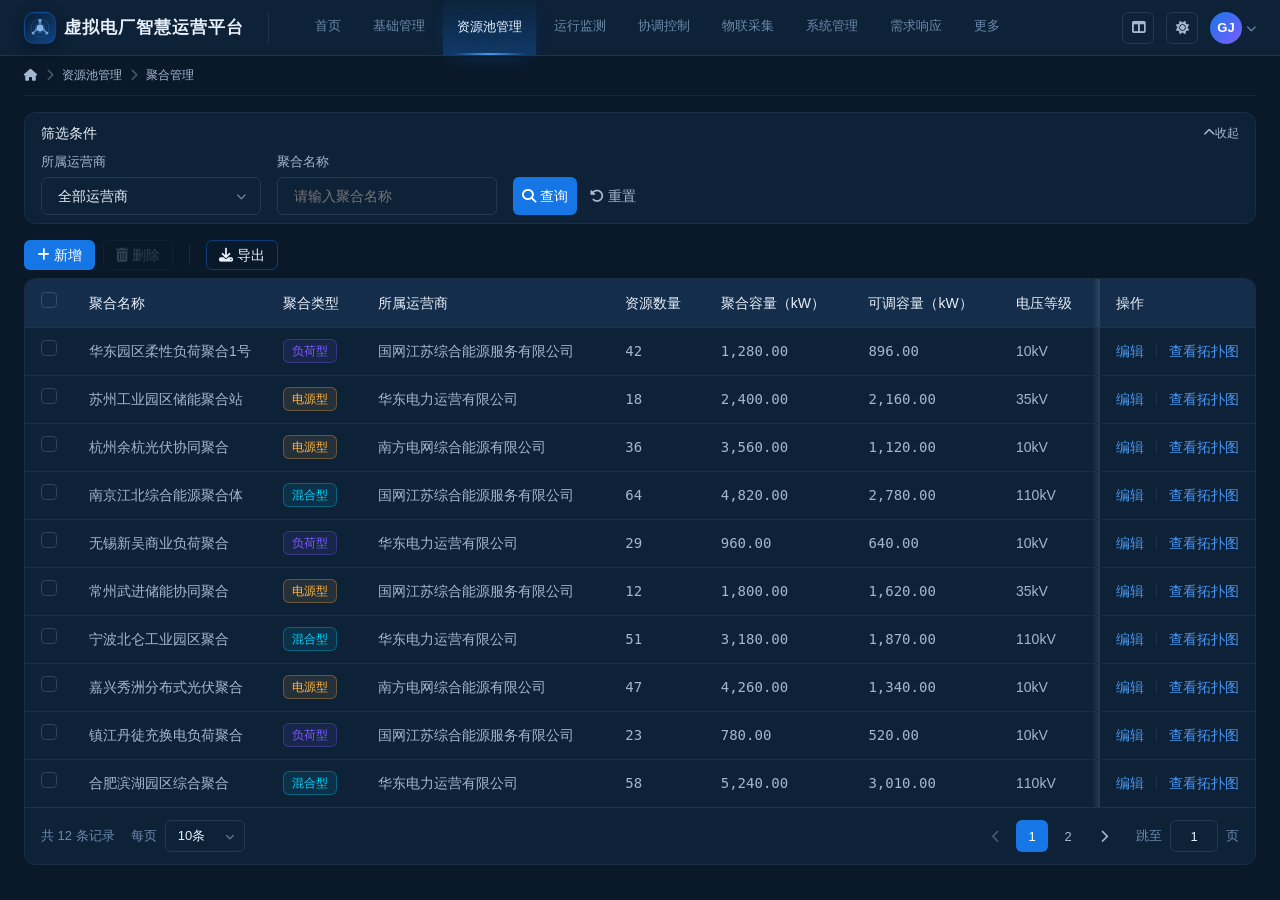
==== commit 54a17594: "Sync local VPP pages and left-align table numbers" ====
--- a/aggregation-management.html
+++ b/aggregation-management.html
@@ -12,7 +12,7 @@
 </script>
 <link rel="stylesheet" href="https://cdnjs.cloudflare.com/ajax/libs/font-awesome/6.5.1/css/all.min.css">
 <link rel="stylesheet" href="shared-navigation.css?v=20260827-3">
-<link rel="stylesheet" href="shared-list-components.css?v=20260821-6">
+<link rel="stylesheet" href="shared-list-components.css?v=20261013-1">
 <link rel="stylesheet" href="shared-primary-menu-active.css">
 <link rel="stylesheet" href="shared-theme.css">
 <style>
@@ -165,7 +165,6 @@
   vertical-align: middle;
   white-space: nowrap;
 }
-.aggregation-table thead th.num-header { text-align: right; }
 .aggregation-table tbody td {
   height: 48px;
   padding: 0 16px;
@@ -211,7 +210,7 @@
 .aggregation-table tbody tr.selected:hover td.col-fixed-right { background: var(--fixed-bg-selected); }
 
 .aggregation-table .aggregation-name { color: inherit; font-weight: 400; }
-.aggregation-table .num { text-align: right; font-family: var(--font-mono); }
+.aggregation-table .num { font-family: var(--font-mono); }
 .aggregation-table .date { color: var(--text-secondary); }
 
 .aggregation-type {
@@ -726,4 +725,5 @@
 renderOperatorOptions(); updateThemeToggle(); renderTable();
 </script>
 </body>
+<script src="shared-basic-management.js"></script>
 </html>
--- a/shared-navigation.css
+++ b/shared-navigation.css
@@ -42,6 +42,14 @@
 .header-submenu-item:hover { color: #D7E9FF; background: linear-gradient(90deg,rgba(23,118,229,.13),rgba(23,118,229,.05)); }
 .header-submenu-item.active { color: #FFF; font-weight: 600; background: linear-gradient(90deg,rgba(23,118,229,.28),rgba(23,118,229,.12)); box-shadow: inset 0 0 0 1px rgba(91,160,245,.10); }
 .header-submenu-item.active::after { content: ""; position: absolute; left: 10px; top: 50%; width: 3px; height: 12px; border-radius: 3px; background: var(--primary-400, var(--primary-light)); transform: translateY(-50%); }
+.header-submenu-item.has-submenu { position: relative; padding-right: 30px; }
+.header-submenu-item.has-submenu::before { content: "›"; position: absolute; right: 12px; top: 50%; color: var(--text-muted, var(--muted)); font-size: 16px; line-height: 1; transform: translateY(-52%); }
+.header-submenu-item.has-submenu:hover::before,
+.header-submenu-item.has-submenu[aria-expanded="true"]::before { color: var(--primary-400, var(--primary-light)); }
+.header-submenu-item.has-submenu > .nested-submenu { top: -8px; left: calc(100% + 4px); opacity: 0; visibility: hidden; transform: translateX(-4px); }
+.header-submenu-item.has-submenu:hover > .nested-submenu,
+.header-submenu-item.has-submenu:focus-within > .nested-submenu,
+.header-submenu-item.has-submenu[aria-expanded="true"] > .nested-submenu { opacity: 1; visibility: visible; transform: none; }
 :root[data-theme="light"] .header-submenu { background: #FFF; box-shadow: 0 8px 24px rgba(23,43,67,.14); }
 :root[data-theme="light"] .header-submenu-item { color: #4F647A; }
 :root[data-theme="light"] .header-submenu-item:hover { color: #165EA8; background: linear-gradient(90deg,rgba(23,118,229,.09),rgba(23,118,229,.035)); }
--- a/shared-list-components.css
+++ b/shared-list-components.css
@@ -49,6 +49,7 @@
 .table-card thead tr,.table-card tbody tr { height: 48px; }
 .table-card th { height: 48px; padding: 0 16px; position: sticky; top: 0; z-index: 2; vertical-align: middle; background: var(--table-head-bg,#132D4A); color: var(--text-primary,var(--text)); font: 500 14px/22px var(--font-sans,var(--font)); text-align: left; white-space: nowrap; border-bottom: 1px solid var(--border-divider); }
 .table-card td { height: 48px; padding: 0 16px; vertical-align: middle; color: var(--text-secondary,var(--secondary)); font: 400 14px/22px var(--font-sans,var(--font)); white-space: nowrap; overflow: hidden; text-overflow: ellipsis; border-bottom: 1px solid var(--border-divider); }
+.table-card th.num-header,.table-card td.num,.table-container th.num-header,.table-container td.num { text-align: left; }
 .table-card tbody tr:hover td { background: var(--hover-bg,var(--hover)); }
 :root[data-theme="light"] .table-card th { background: #E5EDF7; color: #172B43; }
 /* Fixed-column shadows are shared verbatim with the resource management table. */
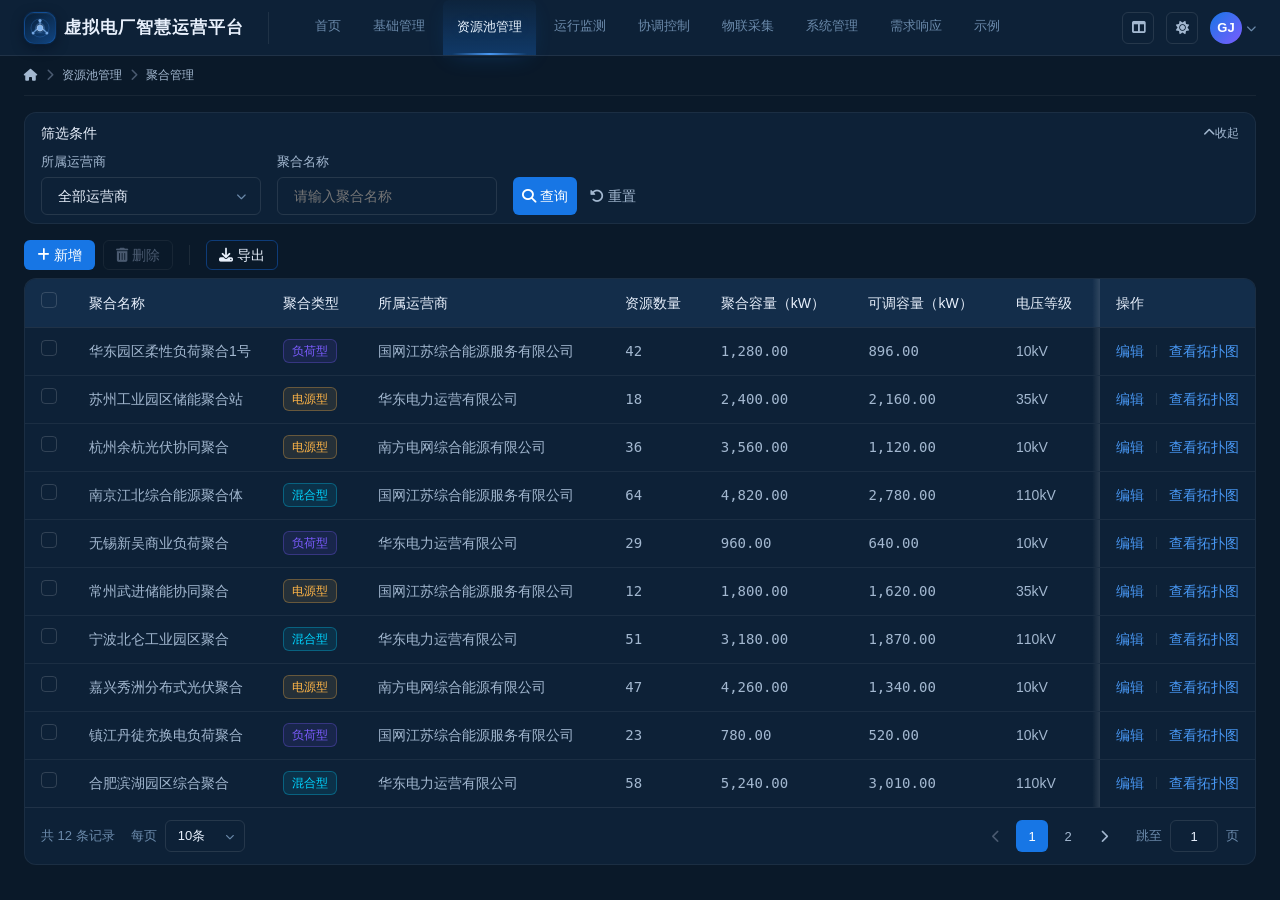
==== commit cac5526e: "Sync filter layout examples and navigation label" ====
--- a/aggregation-management.html
+++ b/aggregation-management.html
@@ -449,7 +449,7 @@
         <div class="header-submenu"><div class="header-submenu-item" onclick="location.href='user-management.html'">用户管理</div><div class="header-submenu-item">角色管理</div><div class="header-submenu-item">权限管理</div></div>
       </div>
       <div class="header-nav-item">需求响应</div>
-      <div class="header-nav-item" onclick="location.href='filter-layout-examples.html'">更多</div>
+      <div class="header-nav-item" onclick="location.href='filter-layout-examples.html'">示例</div>
     </nav>
   </div>
   <div class="header-right">
--- a/shared-list-components.css
+++ b/shared-list-components.css
@@ -40,6 +40,7 @@
 .btn:focus-visible { outline: 2px solid var(--border-active,rgba(22,104,220,.30)); outline-offset: 2px; box-shadow: 0 0 0 3px rgba(23,118,229,.10); }
 .btn:disabled { color: var(--text-disabled,var(--disabled)); background: var(--gray-700,#1E2D4A); border-color: transparent; cursor: not-allowed; opacity:.6; }
 .btn-secondary:disabled,.btn-ghost:disabled,.btn-danger-outline:disabled { background: transparent; border-color: var(--border-subtle,rgba(255,255,255,.06)); }
+.btn-danger-outline:disabled,.btn-danger-outline:disabled:hover,.btn-danger-outline:disabled:active { color: var(--text-disabled,var(--disabled)); background: transparent; border-color: var(--border-subtle,rgba(255,255,255,.06)); opacity: 1; }
 .actions .btn,.filter-actions .btn,.filter-actions .filter-query,.filter-actions .filter-reset { width: 64px; }
 .table-card,.table-container { overflow: hidden; background: var(--card-bg,var(--card)); border: 1px solid var(--border-subtle,var(--divider)); border-radius: 12px; }
 .table-toolbar { min-height: 54px; padding: 8px 16px; display: flex; align-items: center; gap: 8px; border-bottom: 1px solid var(--border-divider,var(--divider)); }
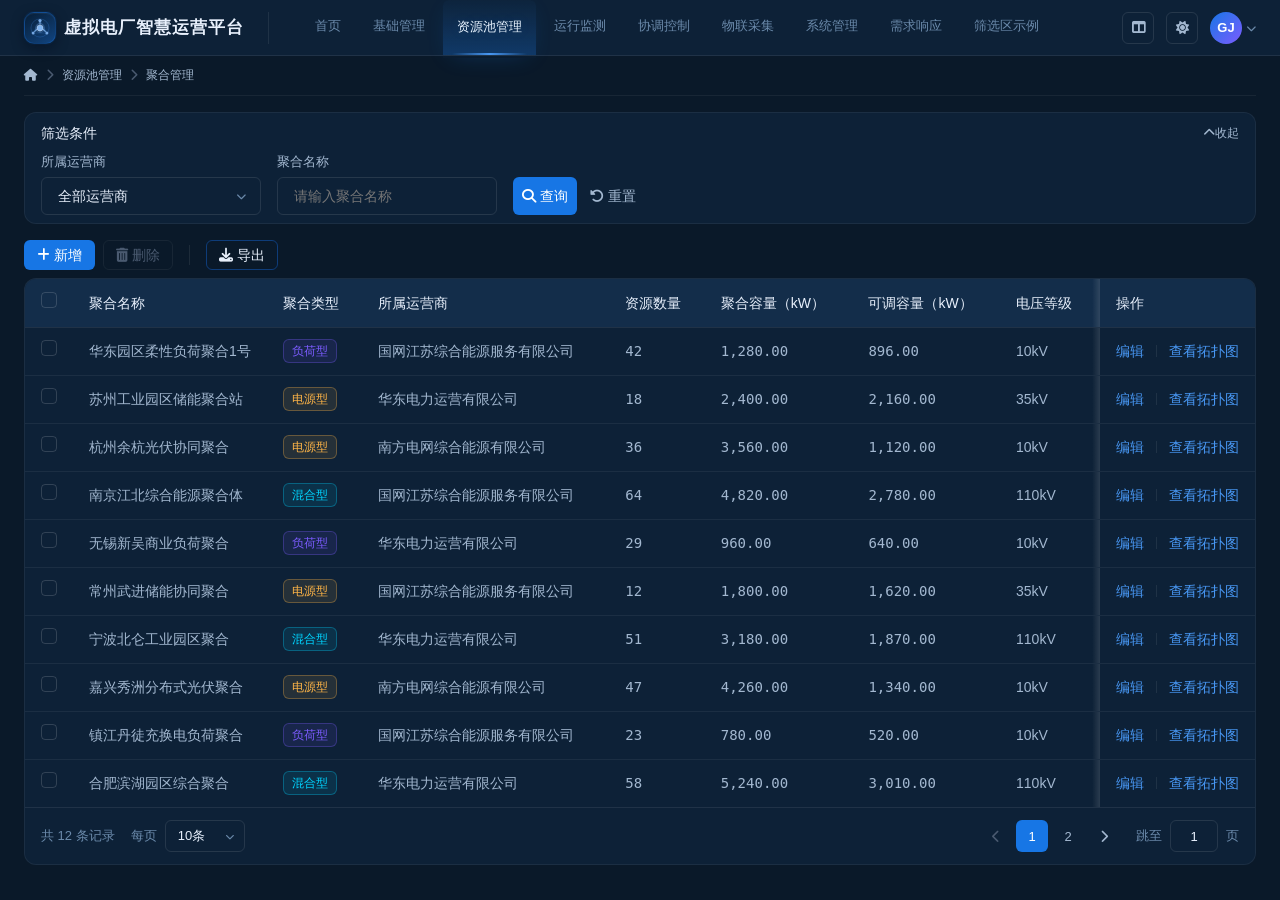
==== commit 38cfe801: "Rename shared example navigation label" ====
--- a/aggregation-management.html
+++ b/aggregation-management.html
@@ -449,7 +449,7 @@
         <div class="header-submenu"><div class="header-submenu-item" onclick="location.href='user-management.html'">用户管理</div><div class="header-submenu-item">角色管理</div><div class="header-submenu-item">权限管理</div></div>
       </div>
       <div class="header-nav-item">需求响应</div>
-      <div class="header-nav-item" onclick="location.href='filter-layout-examples.html'">示例</div>
+      <div class="header-nav-item" onclick="location.href='filter-layout-examples.html'">筛选区示例</div>
     </nav>
   </div>
   <div class="header-right">
--- a/shared-list-components.css
+++ b/shared-list-components.css
@@ -50,6 +50,11 @@
 .table-card thead tr,.table-card tbody tr { height: 48px; }
 .table-card th { height: 48px; padding: 0 16px; position: sticky; top: 0; z-index: 2; vertical-align: middle; background: var(--table-head-bg,#132D4A); color: var(--text-primary,var(--text)); font: 500 14px/22px var(--font-sans,var(--font)); text-align: left; white-space: nowrap; border-bottom: 1px solid var(--border-divider); }
 .table-card td { height: 48px; padding: 0 16px; vertical-align: middle; color: var(--text-secondary,var(--secondary)); font: 400 14px/22px var(--font-sans,var(--font)); white-space: nowrap; overflow: hidden; text-overflow: ellipsis; border-bottom: 1px solid var(--border-divider); }
+.table-tooltip { position: fixed; z-index: 1000; width: max-content; max-width: min(360px,calc(100vw - 32px)); padding: 8px 10px; border: 1px solid var(--border-default); border-radius: var(--radius-md,8px); background: var(--surface-overlay); box-shadow: var(--overlay-shadow); color: var(--text-primary); font: 400 12px/18px var(--font-sans,var(--font)); white-space: normal; overflow-wrap: anywhere; pointer-events: none; opacity: 0; visibility: hidden; transform: translateY(4px); transition: opacity 150ms ease,transform 150ms ease,visibility 150ms ease; }
+.table-tooltip::after { content: ""; position: absolute; left: var(--tooltip-arrow-left,14px); bottom: -5px; width: 8px; height: 8px; background: var(--surface-overlay); border-right: 1px solid var(--border-default); border-bottom: 1px solid var(--border-default); transform: rotate(45deg); }
+.table-tooltip.below::after { top: -5px; bottom: auto; border: 0; border-left: 1px solid var(--border-default); border-top: 1px solid var(--border-default); }
+.table-tooltip[hidden] { display: block; }
+.table-tooltip.show { opacity: 1; visibility: visible; transform: none; }
 .table-card th.num-header,.table-card td.num,.table-container th.num-header,.table-container td.num { text-align: left; }
 .table-card tbody tr:hover td { background: var(--hover-bg,var(--hover)); }
 :root[data-theme="light"] .table-card th { background: #E5EDF7; color: #172B43; }
